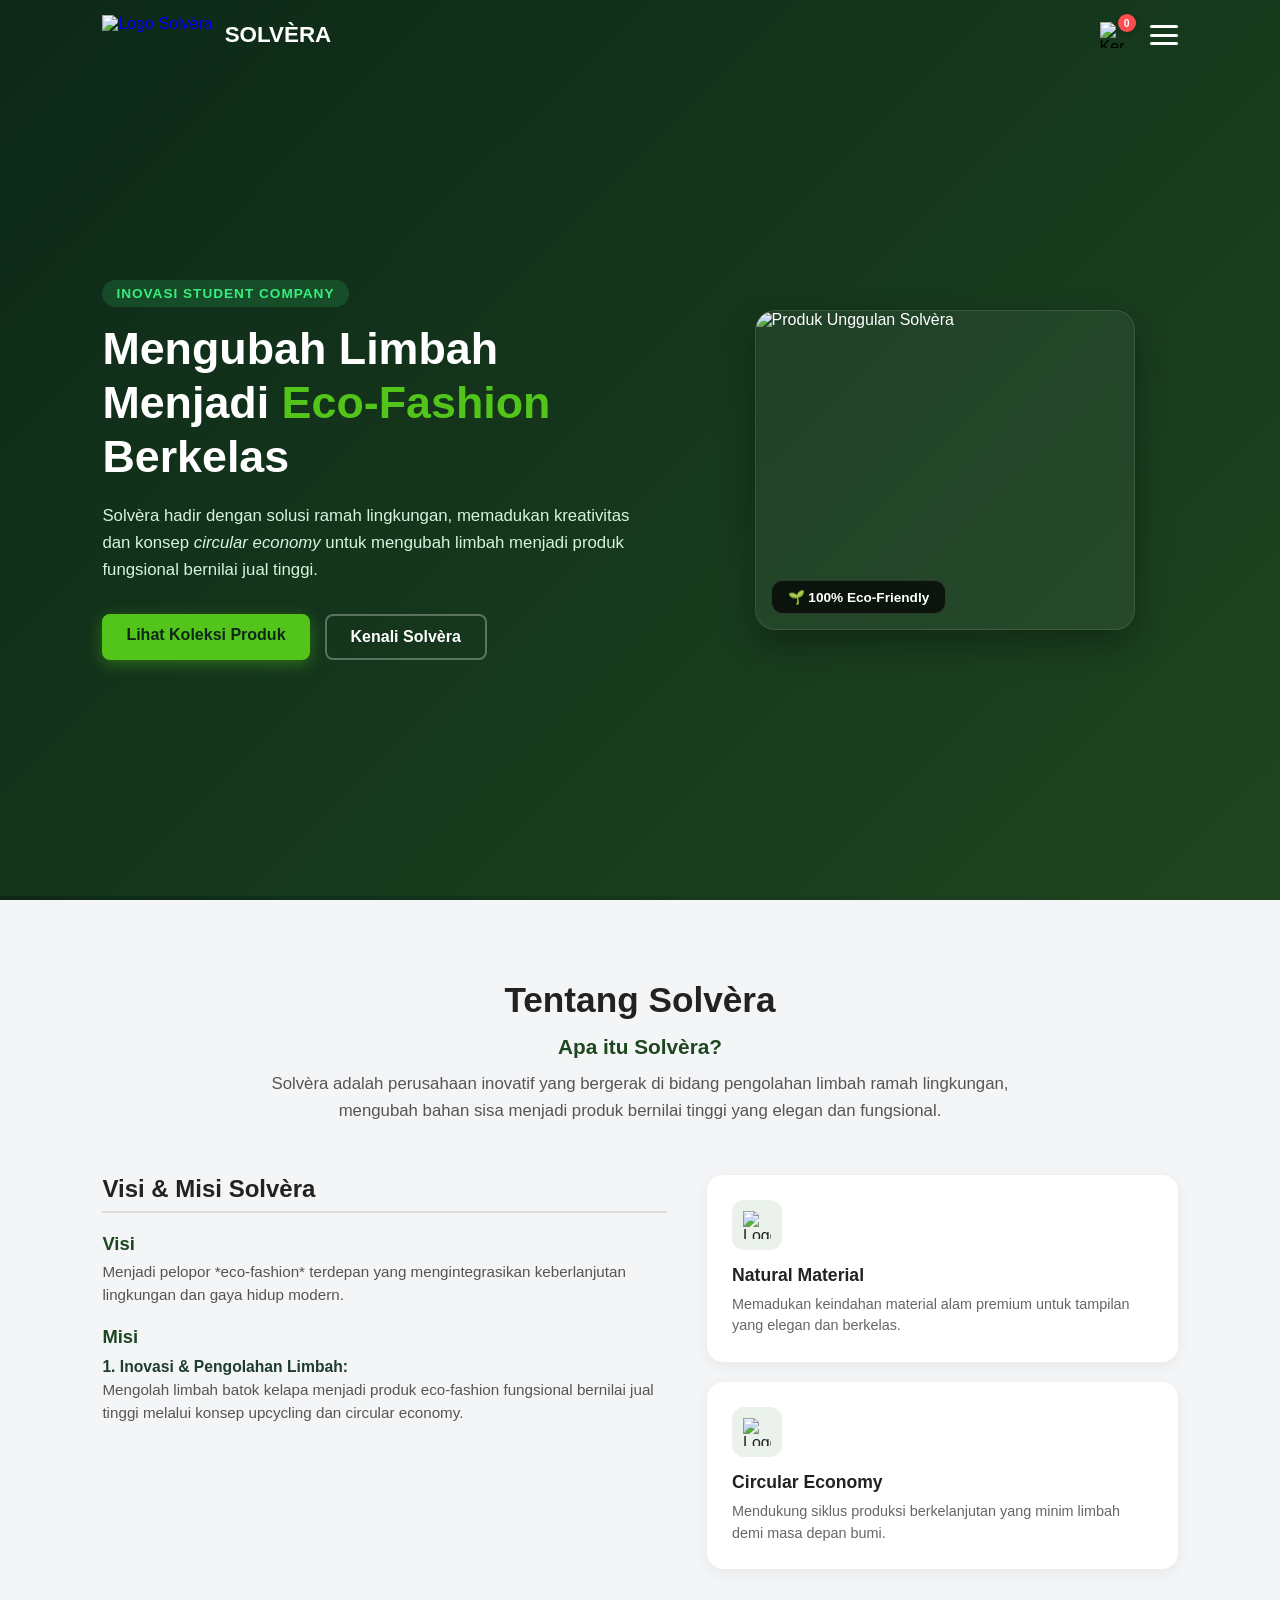
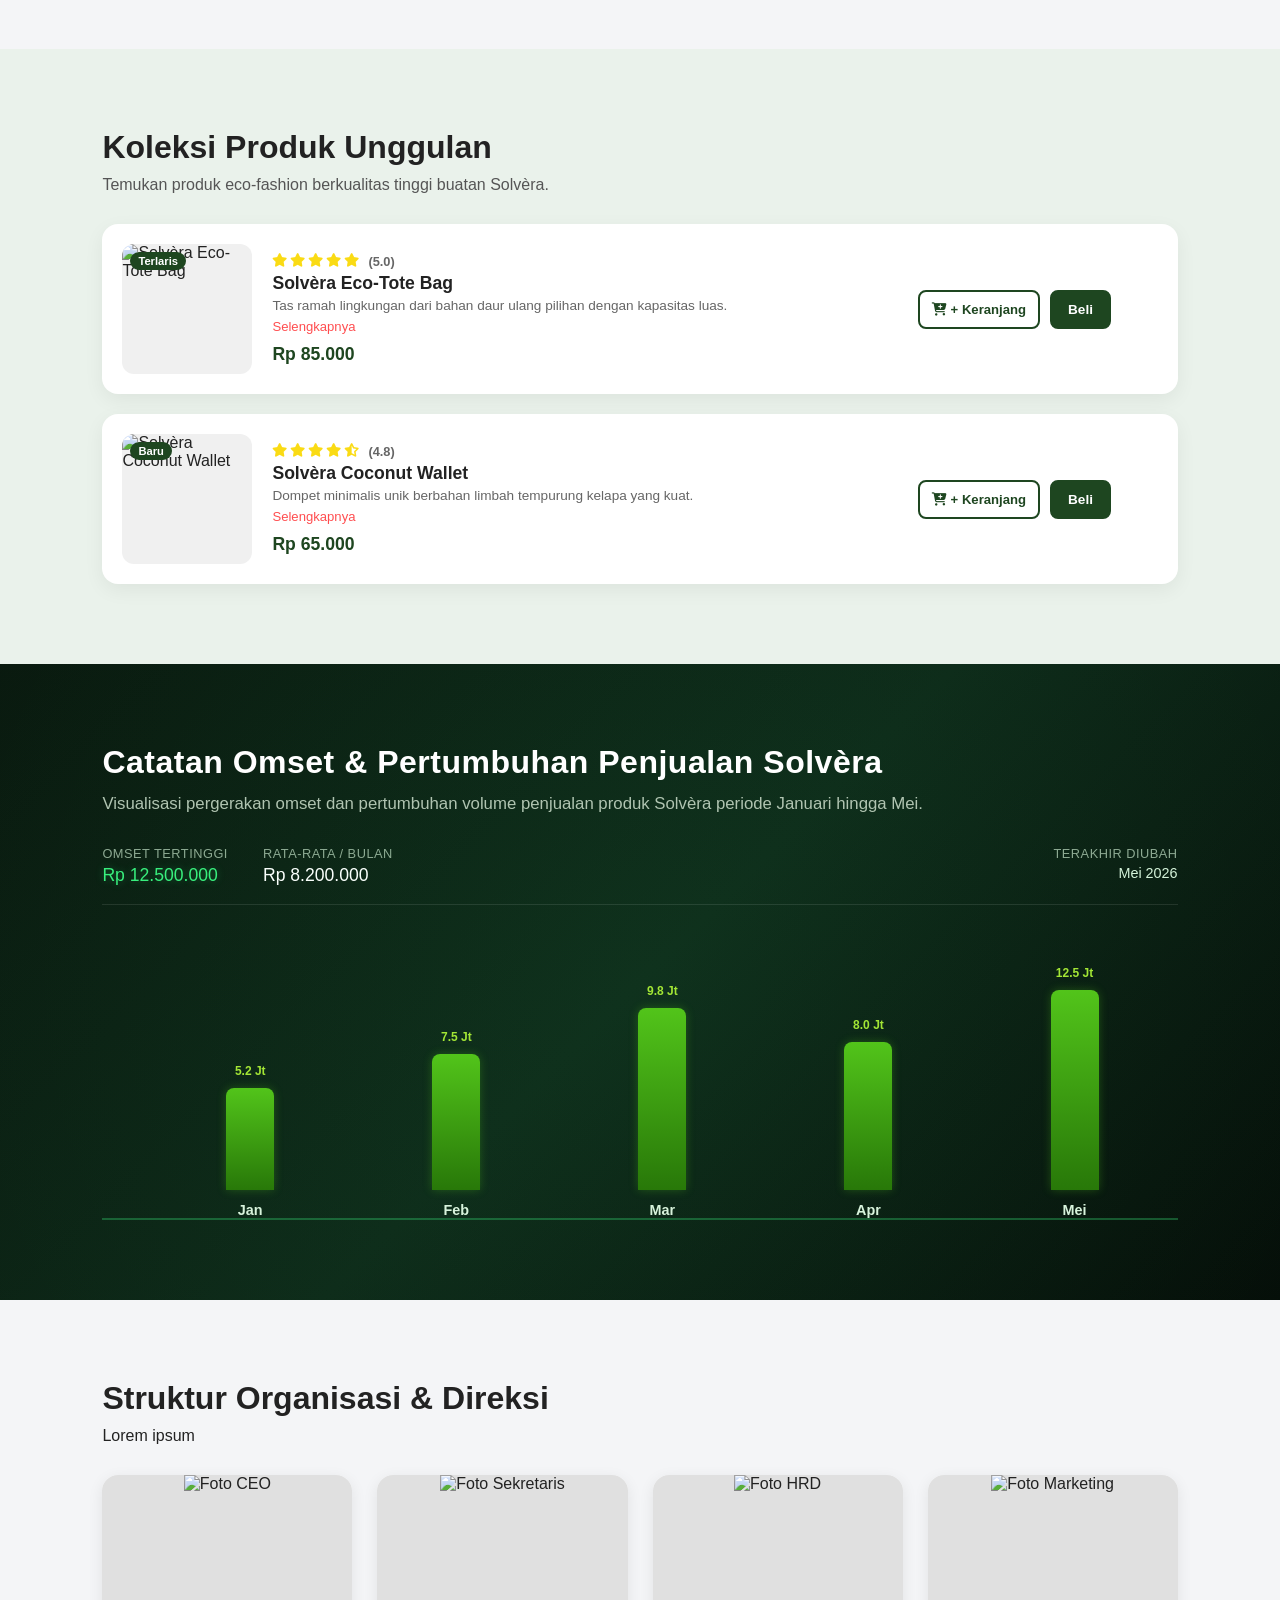
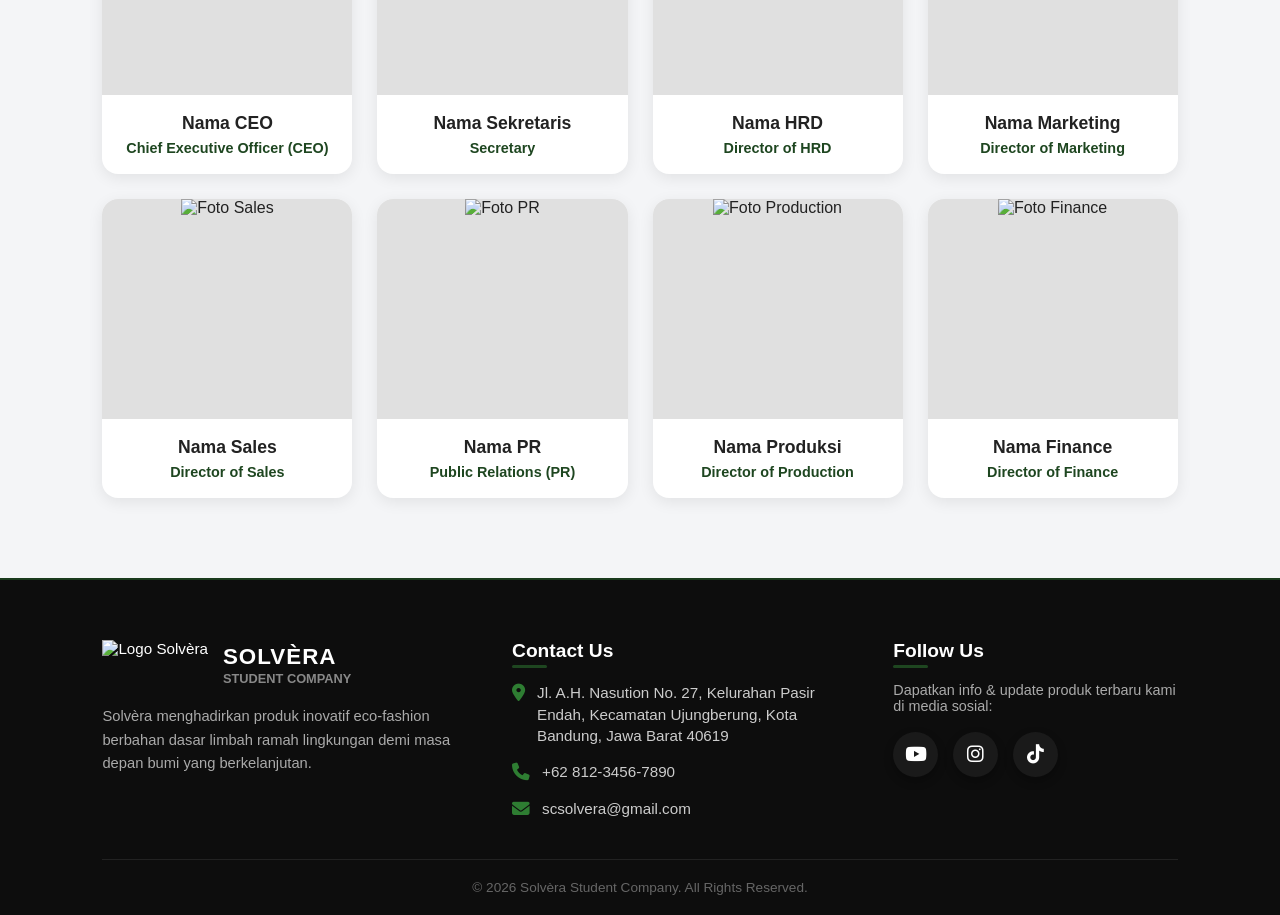
==== index.html @ bf275e41 "Add files via upload" ====
<!DOCTYPE html>
<html lang="id">
<head>
    <meta charset="UTF-8">
    <meta name="viewport" content="width=device-width, initial-scale=1.0">
    <title>Solvèra</title>
    <link rel="stylesheet" href="style.css">
    <link rel="stylesheet" href="https://cdnjs.cloudflare.com/ajax/libs/font-awesome/6.4.0/css/all.min.css">
</head>
<body>

   <!-- SECTION 1: HERO / BAGIAN AWAL (Compact & Professional) -->
<section id="home" class="hero-compact">
    <div class="hero-container">
        
        <!-- Sisi Kiri: Teks & Tagline Utama -->
        <div class="hero-text-content">
            <span class="hero-badge">Inovasi Student Company</span>
            <h1>Mengubah Limbah Menjadi <span class="highlight-text">Eco-Fashion</span> Berkelas</h1>
            <p class="hero-desc">
    Solvèra hadir dengan solusi ramah lingkungan, memadukan kreativitas dan konsep <i>circular economy</i> untuk mengubah limbah menjadi produk fungsional bernilai jual tinggi.
            </p>
            
            <!-- Tombol Aksi Cepat (CTA Buttons) -->
            <div class="hero-btn-group">
                <a href="#produk" class="btn-primary">Lihat Koleksi Produk</a>
                <a href="#latar-belakang" class="btn-secondary">Kenali Solvèra</a>
            </div>
        </div>

        <!-- Sisi Kanan: Kartu Preview / Visual Unggulan -->
        <div class="hero-visual-card">
            <div class="preview-card-box">
                <img src="image/produk1.jpg" alt="Produk Unggulan Solvèra" class="hero-preview-img">
                <div class="preview-badge-floating">
                    <span>🌱 100% Eco-Friendly</span>
                </div>
            </div>
        </div>

    </div>
</section>

   <!-- NAVIGATOR / NAVBAR -->
<header class="header" id="navbar">
    <a href="#home" class="brand-container">
    <img src="image/solvera.png" alt="Logo Solvèra" class="logo-img" id="logoImg">
    <span class="logo-text">SOLVÈRA</span>
   </a>

    <!-- CONTAINER KANAN (IKON KERANJANG & HAMBURGER) -->
    <div class="nav-right-controls">
        <!-- Perhatikan class diubah menjadi cart-icon-wrapper -->
        <div class="cart-icon-wrapper" id="cartBtn">
            <img src="image/cart-icon.png" alt="Keranjang" class="cart-icon-img">
            <span class="cart-badge" id="cartCount">0</span>
        </div>

        <!-- Tombol Garis Tiga (Hamburger) -->
        <button class="menu-toggle hambar" id="menuToggle" aria-label="Buka Menu">
            <span class="hambar-line"></span>
            <span class="hambar-line"></span>
            <span class="hambar-line"></span>
        </button>
    </div>


    <nav class="nav-menu" id="navMenu">
        <ul class="nav-links">
            <li><a href="#latar-belakang" class="nav-item">Tentang kami</a></li>
            <li><a href="#produk" class="nav-item">Produk</a></li>
            <li><a href="#grafik-penjualan" class="nav-item">Grafik Penjualan</a></li>
            <li><a href="#tim-direksi" class="nav-item">Tim & Direksi</a></li>
        </ul>
    </nav>

    <div class="overlay" id="overlay"></div>
</header>

   <!-- SECTION 2: TENTANG SOLVERA & VISI MISI -->
<section id="latar-belakang" class="section bg-grey">
    <div class="container">
        
        <!-- BAGIAN ATAS: Apa itu Solvèra (Align Center) -->
        <div class="about-header-center">
            <h2>Tentang Solvèra</h2>
            <h3 class="about-subtitle">Apa itu Solvèra?</h3>
            <p class="about-desc">
                Solvèra adalah perusahaan inovatif yang bergerak di bidang pengolahan limbah ramah lingkungan, mengubah bahan sisa menjadi produk bernilai tinggi yang elegan dan fungsional.
            </p>
        </div>

        <!-- BAGIAN BAWAH: Visi Misi (Kiri) & Kelebihan Perusahaan (Kanan/Kartu) -->
        <div class="solvera-content-grid">
            
            <!-- Sisi Kiri: Visi & Misi Berhierarki -->
            <div class="vision-mission-box">
                <h3 class="vm-main-title">Visi & Misi Solvèra</h3>
                
                <div class="vm-block">
                    <h4 class="vm-sub-title">Visi</h4>
                    <p class="vm-text">Menjadi pelopor *eco-fashion* terdepan yang mengintegrasikan keberlanjutan lingkungan dan gaya hidup modern.</p>
                </div>

                <div class="vm-block">
                    <h4 class="vm-sub-title">Misi</h4>
                    
                    <div class="mission-item">
                        <span class="mission-heading">1. Inovasi & Pengolahan Limbah:</span>
                        <p class="mission-desc">Mengolah limbah batok kelapa menjadi produk eco-fashion fungsional bernilai jual tinggi melalui konsep upcycling dan circular economy.</p>
                    </div>

                    <!-- Kamu bisa tambah poin misi lainnya di sini dengan struktur yang sama -->
                </div>
            </div>

            <!-- Sisi Kanan: Kartu Kelebihan Perusahaan (Unique Selling Point) -->
            <div class="features-cards-container">
                
                <!-- Kartu Kelebihan 1 -->
                <div class="feature-card">
                    <div class="feature-icon-box">
                        <!-- Masukkan foto/logo icon kamu nanti di folder image dengan nama icon1.png -->
                        <img src="image/icon1.png" alt="Logo Natural Material" class="feature-icon">
                    </div>
                    <h4 class="feature-card-title">Natural Material</h4>
                    <p class="feature-card-desc">Memadukan keindahan material alam premium untuk tampilan yang elegan dan berkelas.</p>
                </div>

                <!-- Kartu Kelebihan 2 (Bisa ditambah jika butuh) -->
                <div class="feature-card">
                    <div class="feature-icon-box">
                        <img src="image/icon2.png" alt="Logo Circular Economy" class="feature-icon">
                    </div>
                    <h4 class="feature-card-title">Circular Economy</h4>
                    <p class="feature-card-desc">Mendukung siklus produksi berkelanjutan yang minim limbah demi masa depan bumi.</p>
                </div>

            </div>

        </div>
    </div>
</section>

<!-- SECTION 3: PRODUK UTAMA -->
<section id="produk" class="section bg-light-green">
    <div class="container">
        <div class="section-title-group">
            <h2>Koleksi Produk Unggulan</h2>
            <p class="section-subtitle">Temukan produk eco-fashion berkualitas tinggi buatan Solvèra.</p>
        </div>

        <div class="product-horizontal-grid">
            
            <!-- Produk 1 -->
            <div class="product-card-horizontal" data-id="p1" data-name="Solvèra Eco-Tote Bag" data-price="85000" data-img="image/produk1.jpg">
                
                <!-- BAGIAN 1: Foto di Kiri -->
                <div class="product-card-left" onclick="window.location.href='product.html?id=p1'">
                    <img src="image/produk1.jpg" alt="Solvèra Eco-Tote Bag" class="product-horizontal-img">
                    <span class="product-badge-holo">Terlaris</span>
                </div>

                <!-- BAGIAN 2: Rating, Nama, Deskripsi, Harga, & Teks Selengkapnya -->
                <div class="product-card-middle">
                    <div class="product-rating" onclick="window.location.href='product.html?id=p1'">
                        <i class="fa-solid fa-star"></i>
                        <i class="fa-solid fa-star"></i>
                        <i class="fa-solid fa-star"></i>
                        <i class="fa-solid fa-star"></i>
                        <i class="fa-solid fa-star"></i>
                        <span class="rating-number">(5.0)</span>
                    </div>
                    <h3 class="product-title-horizontal" onclick="window.location.href='product.html?id=p1'">Solvèra Eco-Tote Bag</h3>
                    <p class="product-short-desc">Tas ramah lingkungan dari bahan daur ulang pilihan dengan kapasitas luas.</p>
                    
                    <!-- Tambahan Teks "Selengkapnya" Warna Merah & Tidak Bold -->
                    <a href="product.html?id=p1" class="product-read-more">Selengkapnya</a>

                    <p class="product-price-horizontal">Rp 85.000</p>
                </div>

                <!-- BAGIAN 3: Tombol Aksi Samping (Gaya Lama yang Harmonis) -->
                <div class="product-card-right">
                    <div class="product-card-actions-horizontal">
                        <button class="btn-cart-secondary btn-add-only">
                            <i class="fa-solid fa-cart-plus"></i> + Keranjang
                        </button>
                        <button class="btn-buy-primary btn-buy-now">
                            Beli
                        </button>
                    </div>
                </div>

            </div>

            <!-- Produk 2 -->
            <div class="product-card-horizontal" data-id="p2" data-name="Solvèra Coconut Wallet" data-price="65000" data-img="image/produk2.jpg">
                
                <!-- BAGIAN 1 -->
                <div class="product-card-left" onclick="window.location.href='product.html?id=p2'">
                    <img src="image/produk2.jpg" alt="Solvèra Coconut Wallet" class="product-horizontal-img">
                    <span class="product-badge-holo">Baru</span>
                </div>

                <!-- BAGIAN 2 -->
                <div class="product-card-middle">
                    <div class="product-rating" onclick="window.location.href='product.html?id=p2'">
                        <i class="fa-solid fa-star"></i>
                        <i class="fa-solid fa-star"></i>
                        <i class="fa-solid fa-star"></i>
                        <i class="fa-solid fa-star"></i>
                        <i class="fa-solid fa-star-half-stroke"></i>
                        <span class="rating-number">(4.8)</span>
                    </div>
                    <h3 class="product-title-horizontal" onclick="window.location.href='product.html?id=p2'">Solvèra Coconut Wallet</h3>
                    <p class="product-short-desc">Dompet minimalis unik berbahan limbah tempurung kelapa yang kuat.</p>
                    
                    <!-- Tambahan Teks "Selengkapnya" -->
                    <a href="product.html?id=p2" class="product-read-more">Selengkapnya</a>

                    <p class="product-price-horizontal">Rp 65.000</p>
                </div>

                <!-- BAGIAN 3 -->
                <div class="product-card-right">
                    <div class="product-card-actions-horizontal">
                        <button class="btn-cart-secondary btn-add-only">
                            <i class="fa-solid fa-cart-plus"></i> + Keranjang
                        </button>
                        <button class="btn-buy-primary btn-buy-now">
                            Beli
                        </button>
                    </div>
                </div>

            </div>

        </div>
    </div>
</section>

<!-- POP-UP KERANJANG BELANJA (DENGAN PILIHAN TIPE / VARIAN) -->
<div class="cart-modal-overlay" id="cartModal">
    <div class="cart-modal">
        <div class="cart-modal-header">
            <h3>Keranjang Belanja Anda</h3>
            <button class="close-cart-btn" id="closeCart">&times;</button>
        </div>
        
        <!-- Container Item Keranjang -->
        <div class="cart-items-list" id="cartItems">
            <p class="cart-empty-text">Keranjang masih kosong.</p>
        </div>

        <!-- Footer Total & Checkout -->
        <div class="cart-modal-footer">
            <div class="cart-total-row">
                <span>Total Perkiraan:</span>
                <strong id="cartTotalPrice">Rp 0</strong>
            </div>
            <button class="btn-checkout" id="checkoutBtn">Lanjut ke Checkout</button>
        </div>
    </div>
</div>


<!-- SECTION 4: GRAFIK PENJUALAN INTERAKTIF (Hologram Theme) -->
<section id="grafik-penjualan" class="section bg-hologram-dark">
    <div class="container">
        
        <!-- Judul & Subtitle Profesional (Kontras Tinggi & Hierarki) -->
        <div class="chart-title-group">
            <h2 class="chart-main-title">Catatan Omset & Pertumbuhan Penjualan Solvèra</h2>
            <p class="chart-subtitle">Visualisasi pergerakan omset dan pertumbuhan volume penjualan produk Solvèra periode Januari hingga Mei.</p>
        </div>

        <div class="chart-header-holo">
    <!-- Sisi Kiri: Omset Tertinggi & Rata-Rata -->
    <div class="chart-stats-left">
        <div class="stat-item">
            <span class="stat-label">Omset Tertinggi</span>
            <span class="stat-value-holo highlight-neon" id="statMax">Rp 12.500.000</span>
        </div>
        <div class="stat-item">
            <span class="stat-label">Rata-Rata / Bulan</span>
            <span class="stat-value-holo" id="statAvg">Rp 8.200.000</span>
        </div>
    </div>

    <!-- Sisi Kanan Atas: Terakhir Diubah -->
    <div class="chart-update-right">
        <span class="stat-label">Terakhir Diubah</span>
        <span class="stat-value-update">Mei 2026</span>
    </div>
</div>

            <!-- Area Batang Grafik -->
            <div class="chart-wrapper">
                <div class="chart-bars-container-holo">
                    
                    <!-- Garis Grid Hologram Tipis -->
                    <div class="chart-grid-lines">
                        <div class="grid-line-holo"></div>
                        <div class="grid-line-holo"></div>
                        <div class="grid-line-holo"></div>
                    </div>

                    <!-- Bagian di dalam .chart-bars-container-holo -->
                    <div class="chart-bar-group">
                        <div class="bar-holo" style="--height: 45%;" data-month="Januari" data-value="Rp 5.200.000">
                            <!-- Angka langsung tampil di atas batang -->
                            <span class="bar-top-value">5.2 Jt</span>
                            <div class="chart-tooltip">Januari: Rp 5.200.000</div>
                        </div>
                        <span class="bar-label-holo">Jan</span>
                    </div>
                    
                    <div class="chart-bar-group">
                        <div class="bar-holo" style="--height: 60%;" data-month="Februari" data-value="Rp 7.500.000">
                            <span class="bar-top-value">7.5 Jt</span>
                            <div class="chart-tooltip">Februari: Rp 7.500.000</div>
                        </div>
                        <span class="bar-label-holo">Feb</span>
                    </div>
                    
                    <div class="chart-bar-group">
                        <div class="bar-holo" style="--height: 80%;" data-month="Maret" data-value="Rp 9.800.000">
                            <span class="bar-top-value">9.8 Jt</span>
                            <div class="chart-tooltip">Maret: Rp 9.800.000</div>
                        </div>
                        <span class="bar-label-holo">Mar</span>
                    </div>
                    
                    <div class="chart-bar-group">
                        <div class="bar-holo" style="--height: 65%;" data-month="April" data-value="Rp 8.000.000">
                            <span class="bar-top-value">8.0 Jt</span>
                            <div class="chart-tooltip">April: Rp 8.000.000</div>
                        </div>
                        <span class="bar-label-holo">Apr</span>
                    </div>
                    
                    <div class="chart-bar-group">
                        <div class="bar-holo" style="--height: 100%;" data-month="Mei" data-value="Rp 12.500.000">
                            <span class="bar-top-value">12.5 Jt</span>
                            <div class="chart-tooltip">Mei: Rp 12.500.000</div>
                        </div>
                        <span class="bar-label-holo">Mei</span>
                    </div>
                    
                                    </div>
                                </div>
                            </div>
                    
                        </div>
                    </section>

<!-- SECTION 5: TIM / DIREKSI (Warna Abu-Abu) -->
    <section id="tim-direksi" class="section bg-grey">
        <div class="container">
            <h2>Struktur Organisasi & Direksi</h2>
            <p>Lorem ipsum</p>

            <!-- Grid Kartu Tim -->
            <div class="team-grid">

                <!-- 1. CEO -->
                <div class="team-card">
                    <div class="team-img-box">
                        <img src="ceo.jpg" alt="Foto CEO" class="team-img">
                    </div>
                    <div class="team-info">
                        <h3 class="team-name">Nama CEO</h3>
                        <p class="team-position">Chief Executive Officer (CEO)</p>
                    </div>
                </div>

                <!-- 2. Sekretaris -->
                <div class="team-card">
                    <div class="team-img-box">
                        <img src="sekretaris.jpg" alt="Foto Sekretaris" class="team-img">
                    </div>
                    <div class="team-info">
                        <h3 class="team-name">Nama Sekretaris</h3>
                        <p class="team-position">Secretary</p>
                    </div>
                </div>

                <!-- 3. HRD -->
                <div class="team-card">
                    <div class="team-img-box">
                        <img src="hrd.jpg" alt="Foto HRD" class="team-img">
                    </div>
                    <div class="team-info">
                        <h3 class="team-name">Nama HRD</h3>
                        <p class="team-position">Director of HRD</p>
                    </div>
                </div>

                <!-- 4. Marketing -->
                <div class="team-card">
                    <div class="team-img-box">
                        <img src="marketing.jpg" alt="Foto Marketing" class="team-img">
                    </div>
                    <div class="team-info">
                        <h3 class="team-name">Nama Marketing</h3>
                        <p class="team-position">Director of Marketing</p>
                    </div>
                </div>

                <!-- 5. Sales -->
                <div class="team-card">
                    <div class="team-img-box">
                        <img src="sales.jpg" alt="Foto Sales" class="team-img">
                    </div>
                    <div class="team-info">
                        <h3 class="team-name">Nama Sales</h3>
                        <p class="team-position">Director of Sales</p>
                    </div>
                </div>

                <!-- 6. PR -->
                <div class="team-card">
                    <div class="team-img-box">
                        <img src="pr.jpg" alt="Foto PR" class="team-img">
                    </div>
                    <div class="team-info">
                        <h3 class="team-name">Nama PR</h3>
                        <p class="team-position">Public Relations (PR)</p>
                    </div>
                </div>

                <!-- 7. Production -->
                <div class="team-card">
                    <div class="team-img-box">
                        <img src="production.jpg" alt="Foto Production" class="team-img">
                    </div>
                    <div class="team-info">
                        <h3 class="team-name">Nama Produksi</h3>
                        <p class="team-position">Director of Production</p>
                    </div>
                </div>

                <!-- 8. Finance -->
                <div class="team-card">
                    <div class="team-img-box">
                        <img src="finance.jpg" alt="Foto Finance" class="team-img">
                    </div>
                    <div class="team-info">
                        <h3 class="team-name">Nama Finance</h3>
                        <p class="team-position">Director of Finance</p>
                    </div>
                </div>

            </div> <!-- /team-grid -->
        </div>
    </section>

    <!-- FOOTER UTAMA (4 BAGIAN) -->
<footer class="footer">
    <div class="footer-container">
        
        <!-- BAGIAN 1: LOGO, NAMA BRAND (HIERARKI) & DESKRIPSI SINGKAT -->
        <div class="footer-col footer-about">
            <div class="footer-brand">
                <img src="image/solvera.png" alt="Logo Solvèra" class="footer-logo">
                <div class="footer-brand-text">
                    <h3>SOLVÈRA</h3>
                    <span>Student Company</span>
                </div>
            </div>
            <p class="footer-desc">
                Solvèra menghadirkan produk inovatif eco-fashion berbahan dasar limbah ramah lingkungan demi masa depan bumi yang berkelanjutan.
            </p>
        </div>

        <!-- BAGIAN 2: CONTACT US (ALAMAT, TELEPON, EMAIL) -->
        <div class="footer-col footer-contact">
            <h4>Contact Us</h4>
            <ul class="contact-list">
                <li>
                    <i class="fa-solid fa-location-dot contact-icon"></i>
                    <span>Jl. A.H. Nasution No. 27, Kelurahan Pasir Endah, Kecamatan Ujungberung, Kota Bandung, Jawa Barat 40619</span>
                </li>
                <li>
                    <i class="fa-solid fa-phone contact-icon"></i>
                    <span>+62 812-3456-7890</span>
                </li>
                <li>
                    <i class="fa-solid fa-envelope contact-icon"></i>
                    <span>scsolvera@gmail.com</span>
                </li>
            </ul>
        </div>

        <!-- BAGIAN 3: FOLLOW US (SOSIAL MEDIA BULET DENGAN EFEK BERCAHAYA) -->
        <div class="footer-col footer-social">
            <h4>Follow Us</h4>
            <p class="social-text">Dapatkan info & update produk terbaru kami di media sosial:</p>
            <div class="social-links">
                <a href="#" target="_blank" aria-label="YouTube" class="social-btn youtube">
                    <i class="fa-brands fa-youtube"></i>
                </a>
                <a href="#" target="_blank" aria-label="Instagram" class="social-btn instagram">
                    <i class="fa-brands fa-instagram"></i>
                </a>
                <a href="#" target="_blank" aria-label="TikTok" class="social-btn tiktok">
                    <i class="fa-brands fa-tiktok"></i>
                </a>
            </div>
        </div>

    </div>

    <!-- HAK CIPTA BAWAH -->
    <div class="footer-bottom">
        <p>&copy; 2026 Solvèra Student Company. All Rights Reserved.</p>
    </div>
</footer>


    <script src="script.js"></script>
</body>
</html>
---- style.css ----
/* ==========================================
   1. RESET & DASAR WEB
   ========================================== */
* {
    margin: 0;
    padding: 0;
    box-sizing: border-box;
    font-family: 'Segoe UI', Tahoma, Geneva, Verdana, sans-serif;
}

html {
    scroll-behavior: smooth;
}

/* Variabel Warna Tema Solvèra */
:root {
    --bg-header: #1e4620;        /* Hijau Tua Utama */
    --bg-panel: #143216;         /* Hijau Sidebar */
    --accent-hover: #2d6a30;     /* Hijau Hover */
    --text-white: #ffffff;
    
    /* Warna Daerah Section */
    --bg-dark-green: #18381a;    /* Hijau Sangat Gelap (Visi Misi) */
    --bg-light-green: #eaf2eb;   /* Hijau Muda Tipis (Produk) */
    --bg-grey: #f4f5f7;          /* Abu-abu Terang (Latar Belakang & Grafik) */
    --bg-footer: #111111;        /* Hitam Pekat (Footer) */
    --text-dark: #222222;
}

/* ==========================================
   2. COMPACT HERO SECTION
   ========================================== */
.hero-compact {
    background: linear-gradient(135deg, #0d2818 0%, #1e4620 100%);
    color: #ffffff;
    min-height: 100vh;
    display: flex;
    align-items: center;
    padding: 80px 8% 40px 8%;
    box-sizing: border-box;
    position: relative;
}

.hero-compact::after {
    content: '';
    position: absolute;
    bottom: 0;
    left: 0;
    width: 100%;
    height: 4px;
    background: linear-gradient(90deg, #0d2818 0%, #1e4620);
}

.hero-container {
    max-width: 1100px;
    margin: 0 auto;
    display: grid;
    grid-template-columns: 1.2fr 1fr;
    gap: 50px;
    align-items: center;
}

@media (max-width: 900px) {
    .hero-container {
        grid-template-columns: 1fr;
        text-align: center;
        gap: 30px;
    }
}

.hero-badge {
    display: inline-block;
    background-color: rgba(56, 239, 125, 0.15);
    color: #38ef7d;
    padding: 6px 14px;
    border-radius: 20px;
    font-size: 0.85rem;
    font-weight: 700;
    margin-bottom: 15px;
    text-transform: uppercase;
    letter-spacing: 1px;
}

.hero-compact h1 {
    font-size: 2.8rem;
    font-weight: 800;
    line-height: 1.2;
    margin-bottom: 20px;
    color: #ffffff;
}

@media (max-width: 600px) {
    .hero-compact h1 {
        font-size: 2.2rem;
    }
}

.highlight-text {
    color: #52c41a;
}

.hero-desc {
    font-size: 1.05rem;
    color: #d8f3dc;
    line-height: 1.6;
    margin-bottom: 30px;
}

.hero-btn-group {
    display: flex;
    gap: 15px;
}

@media (max-width: 900px) {
    .hero-btn-group {
        justify-content: center;
    }
}

.btn-primary {
    background-color: #52c41a;
    color: #0d2818;
    padding: 12px 24px;
    border-radius: 8px;
    font-weight: 700;
    text-decoration: none;
    transition: all 0.3s ease;
    box-shadow: 0 4px 15px rgba(82, 196, 26, 0.4);
}

.btn-primary:hover {
    background-color: #73d13d;
    transform: translateY(-2px);
}

.btn-secondary {
    background-color: transparent;
    color: #ffffff;
    border: 2px solid rgba(255, 255, 255, 0.3);
    padding: 12px 24px;
    border-radius: 8px;
    font-weight: 700;
    text-decoration: none;
    transition: all 0.3s ease;
}

.btn-secondary:hover {
    border-color: #ffffff;
    background-color: rgba(255, 255, 255, 0.05);
}

.hero-visual-card {
    display: flex;
    justify-content: center;
}

.preview-card-box {
    position: relative;
    width: 100%;
    max-width: 380px;
    height: 320px;
    background: rgba(255, 255, 255, 0.05);
    border: 1px solid rgba(255, 255, 255, 0.1);
    border-radius: 20px;
    overflow: hidden;
    box-shadow: 0 15px 35px rgba(0, 0, 0, 0.3);
}

.hero-preview-img {
    width: 100%;
    height: 100%;
    object-fit: cover;
    transition: transform 0.5s ease;
}

.preview-card-box:hover .hero-preview-img {
    transform: scale(1.05);
}

.preview-badge-floating {
    position: absolute;
    bottom: 15px;
    left: 15px;
    background: rgba(0, 0, 0, 0.7);
    backdrop-filter: blur(8px);
    color: #ffffff;
    padding: 8px 16px;
    border-radius: 12px;
    font-size: 0.85rem;
    font-weight: 600;
    border: 1px solid rgba(255, 255, 255, 0.15);
}

/* ==========================================
   3. HEADER TRANSPARAN & DYNAMIC COLOR
   ========================================== */
.header {
    display: flex;
    justify-content: space-between;
    align-items: center;
    padding: 15px 8%;
    min-height: 70px;
    position: fixed;
    top: 0;
    left: 0;
    width: 100%;
    z-index: 1000;
    background-color: transparent;
    box-shadow: none;
    transition: background-color 0.4s ease, box-shadow 0.4s ease, padding 0.4s ease;
}

.brand-container {
    display: flex;
    align-items: center;
    gap: 12px;
    text-decoration: none;
}

.logo-img {
    height: 40px;
    width: auto;
    object-fit: contain;
    display: block;
    transition: transform 0.3s ease;
}

.logo-text {
    font-size: 1.4rem;
    font-weight: 800;
    color: var(--text-white);
    line-height: 1;
    display: flex;
    align-items: center;
    transition: color 0.4s ease;
}

/* Saat di-scroll ke section terang (Blur + Teks Hijau Tua) */
.header.scrolled {
    background-color: rgba(255, 255, 255, 0.75) !important;
    backdrop-filter: blur(12px) !important;
    -webkit-backdrop-filter: blur(12px) !important;
    box-shadow: 0 4px 20px rgba(0, 0, 0, 0.08);
    padding: 10px 8%;
}

.header.scrolled .logo-text {
    color: var(--bg-header) !important;
}

.header.scrolled .cart-icon-img {
    filter: invert(19%) sepia(35%) saturate(750%) hue-rotate(85deg) brightness(95%) contrast(90%);
}

.header.scrolled .menu-toggle .hambar,
.header.scrolled .menu-toggle .hambar-line {
    background-color: var(--bg-header) !important;
}

/* Saat di section gelap (Hero & Grafik) */
.header.scrolled.dark-section {
    background-color: rgba(13, 40, 24, 0.6) !important;
}

.header.scrolled.dark-section .cart-icon-img{
    filter: none !important;
}

.header.scrolled.dark-section .logo-text {
    color: #ffffff !important;
}

.header.scrolled.dark-section .menu-toggle .hambar,
.header.scrolled.dark-section .menu-toggle .hambar-line {
    background-color: #ffffff !important;
}

/* Nav Right Controls (Keranjang & Hamburger) */
.nav-right-controls {
    display: flex;
    align-items: center;
    gap: 20px;
}

/* Buat tombol keranjang menjadi container flex */
.cart-icon-btn {
    position: static !important; /* Tidak perlu pakai relative */
    display: inline-flex !important;
    align-items: center;
    justify-content: center;
    background: transparent;
    border: none;
    cursor: pointer !important;
    padding: 6px;
}

.cart-icon-btn * {
    cursor: pointer !important;
}

/* Wadah ikon keranjang sebagai titik acuan mutlak */
.cart-icon-wrapper {
    position: relative !important; 
    display: flex !important;
    align-items: center;
    justify-content: center;
    cursor: pointer !important;
    padding: 4px;
}

.cart-icon-wrapper * {
    cursor: pointer !important;
}

/* Badge angka merah ditarik posisinya dengan margin negatif atau absolute sederhana */
.cart-badge {
    position: absolute !important;
    top: -4px !important;
    right: -6px !important;
    background-color: #ff4d4f;
    color: #ffffff;
    font-size: 0.65rem;
    font-weight: 700;
    width: 18px !important;
    height: 18px !important;
    border-radius: 50% !important;
    display: flex !important;
    align-items: center;
    justify-content: center;
    box-shadow: 0 2px 5px rgba(0,0,0,0.2);
    z-index: 10;
}

.cart-icon-img {
    width: 26px;
    height: 26px;
    object-fit: contain;
}

.menu-toggle {
    background: transparent;
    border: none;
    cursor: pointer;
    display: flex;
    flex-direction: column;
    justify-content: space-between;
    width: 28px;
    height: 20px;
    z-index: 1100;
}

.menu-toggle .hambar,
.menu-toggle .hambar-line {
    height: 3px;
    width: 100%;
    background-color: var(--text-white);
    border-radius: 3px;
    transition: all 0.3s ease;
}

.menu-toggle.active .hambar:nth-child(1),
.menu-toggle.active .hambar-line:nth-child(1) {
    transform: translateY(8.5px) rotate(45deg);
}

.menu-toggle.active .hambar:nth-child(2),
.menu-toggle.active .hambar-line:nth-child(2) {
    opacity: 0;
}

.menu-toggle.active .hambar:nth-child(3),
.menu-toggle.active .hambar-line:nth-child(3) {
    transform: translateY(-8.5px) rotate(-45deg);
}

.nav-menu {
    position: fixed;
    top: 0;
    right: -280px;
    width: 250px;
    height: 100vh;
    background-color: var(--bg-panel);
    padding-top: 80px;
    transition: right 0.4s ease;
    box-shadow: -4px 0 12px rgba(0, 0, 0, 0.25);
    z-index: 1050;
}

.nav-menu.active {
    right: 0;
}

.nav-links {
    list-style: none;
    display: flex;
    flex-direction: column;
}

.nav-links li a {
    display: block;
    padding: 16px 25px;
    color: var(--text-white);
    text-decoration: none;
    font-size: 1rem;
    font-weight: 600;
    transition: background 0.3s ease;
    border-left: 4px solid transparent;
}

.nav-links li a:hover {
    background-color: var(--accent-hover);
    border-left-color: var(--text-white);
}

.overlay {
    position: fixed;
    top: 0;
    left: 0;
    width: 100vw;
    height: 100vh;
    background: rgba(0, 0, 0, 0.4);
    opacity: 0;
    visibility: hidden;
    transition: opacity 0.3s ease;
    z-index: 1000;
}

.overlay.active {
    opacity: 1;
    visibility: visible;
}

/* ==========================================
   4. LAYOUT SECTIONS UTAMA
   ========================================== */
.section {
    padding: 80px 8%;
    min-height: 50vh;
    display: flex;
    align-items: center;
}

.container {
    width: 100%;
    max-width: 1100px;
    margin: 0 auto;
}

.section h2 {
    font-size: 2rem;
    margin-bottom: 10px;
}

.section-subtitle {
    margin-bottom: 30px;
    color: #555555;
}

.bg-grey {
    background-color: var(--bg-grey);
    color: var(--text-dark);
}

.bg-dark-green {
    background-color: var(--bg-dark-green);
    color: var(--text-white);
}

.bg-light-green {
    background-color: var(--bg-light-green);
    color: var(--text-dark);
}

/* ==========================================
   5. SECTION TENTANG SOLVERA & VISI MISI
   ========================================== */
.about-header-center {
    text-align: center;
    max-width: 800px;
    margin: 0 auto 50px auto;
}

.about-header-center h2 {
    font-size: 2.2rem;
    color: var(--text-dark);
    margin-bottom: 15px;
}

.about-subtitle {
    font-size: 1.3rem;
    font-weight: 700;
    color: var(--bg-header);
    margin-bottom: 12px;
}

.about-desc {
    font-size: 1.05rem;
    color: #555555;
    line-height: 1.6;
}

.solvera-content-grid {
    display: grid;
    grid-template-columns: 1.2fr 1fr;
    gap: 40px;
    align-items: start;
}

@media (max-width: 900px) {
    .solvera-content-grid {
        grid-template-columns: 1fr;
    }
}

.vision-mission-box {
    display: flex;
    flex-direction: column;
    gap: 20px;
}

.vm-main-title {
    font-size: 1.5rem;
    font-weight: 800;
    color: var(--text-dark);
    border-bottom: 2px solid #ddd;
    padding-bottom: 8px;
}

.vm-sub-title {
    font-size: 1.15rem;
    font-weight: 700;
    color: var(--bg-header);
    margin-bottom: 6px;
}

.vm-text, .mission-desc {
    font-size: 0.95rem;
    color: #555;
    line-height: 1.5;
}

.mission-item {
    margin-top: 10px;
}

.mission-heading {
    display: block;
    font-size: 0.98rem;
    font-weight: 700;
    color: #1e3d2f;
    margin-bottom: 3px;
}

.features-cards-container {
    display: flex;
    flex-direction: column;
    gap: 20px;
}

.feature-card {
    background: #ffffff;
    padding: 25px;
    border-radius: 16px;
    box-shadow: 0 4px 15px rgba(0,0,0,0.06);
    display: flex;
    flex-direction: column;
    align-items: flex-start;
    transition: transform 0.3s ease;
}

.feature-card:hover {
    transform: translateY(-5px);
}

.feature-icon-box {
    width: 50px;
    height: 50px;
    background-color: var(--bg-light-green);
    border-radius: 12px;
    display: flex;
    align-items: center;
    justify-content: center;
    margin-bottom: 15px;
    overflow: hidden;
}

.feature-icon {
    width: 28px;
    height: 28px;
    object-fit: contain;
}

.feature-card-title {
    font-size: 1.1rem;
    font-weight: 700;
    color: var(--text-dark);
    margin-bottom: 8px;
}

.feature-card-desc {
    font-size: 0.9rem;
    color: #666;
    line-height: 1.5;
}

/* ==========================================
   6. REVAMP KARTU PRODUK HORIZONTAL (3 BAGIAN)
   ========================================== */
.product-horizontal-grid {
    display: flex;
    flex-direction: column;
    gap: 20px;
    margin-top: 30px;
}

.product-card-horizontal {
    background-color: #ffffff;
    border-radius: 16px;
    padding: 20px;
    display: grid;
    grid-template-columns: 130px 1fr 240px;
    gap: 20px;
    align-items: center;
    box-shadow: 0 6px 20px rgba(0, 0, 0, 0.06);
    transition: transform 0.3s ease, box-shadow 0.3s ease;
}

.product-card-horizontal:hover {
    transform: translateY(-4px);
    box-shadow: 0 10px 25px rgba(0, 0, 0, 0.1);
}

/* Bagian 1: Foto di Kiri */
.product-card-left {
    position: relative;
    width: 130px;
    height: 130px;
    border-radius: 12px;
    overflow: hidden;
    background-color: #f0f0f0;
    cursor: pointer;
}

.product-horizontal-img {
    width: 100%;
    height: 100%;
    object-fit: cover;
    transition: transform 0.4s ease;
}

.product-card-horizontal:hover .product-horizontal-img {
    transform: scale(1.05);
}

.product-badge-holo {
    position: absolute;
    top: 8px;
    left: 8px;
    background-color: var(--bg-header);
    color: #ffffff;
    font-size: 0.7rem;
    font-weight: 700;
    padding: 3px 8px;
    border-radius: 10px;
}

/* Bagian 2: Rating, Nama, Deskripsi, Teks Merah, & Harga */
.product-card-middle {
    display: flex;
    flex-direction: column;
    gap: 4px;
}

.product-rating {
    display: flex;
    align-items: center;
    gap: 3px;
    color: #fadb14;
    font-size: 0.85rem;
    cursor: pointer;
    width: fit-content;
}

.rating-number {
    color: #666;
    font-size: 0.8rem;
    font-weight: 600;
    margin-left: 6px;
}

.product-title-horizontal {
    font-size: 1.1rem;
    font-weight: 800;
    color: var(--text-dark);
    cursor: pointer;
    width: fit-content;
}

.product-title-horizontal:hover {
    color: var(--bg-header);
}

.product-short-desc {
    font-size: 0.85rem;
    color: #666666;
    margin-bottom: 2px;
}

/* Teks Selengkapnya (Merah & Tidak Bold) */
.product-read-more {
    font-size: 0.82rem;
    font-weight: 400;
    color: #ff4d4f;
    text-decoration: none;
    margin-bottom: 6px;
    width: fit-content;
    transition: opacity 0.2s;
}

.product-read-more:hover {
    opacity: 0.8;
    text-decoration: underline;
}

.product-price-horizontal {
    font-size: 1.1rem;
    font-weight: 800;
    color: var(--bg-header);
}

/* Bagian 3: Tombol Aksi Samping */
.product-card-right {
    display: flex;
    flex-direction: column;
    justify-content: center;
}

.product-card-actions-horizontal {
    display: flex;
    gap: 10px;
}

.btn-cart-secondary {
    background-color: transparent;
    color: var(--bg-header);
    border: 2px solid var(--bg-header);
    padding: 10px 12px;
    border-radius: 8px;
    font-weight: 700;
    font-size: 0.82rem;
    cursor: pointer;
    transition: all 0.3s ease;
    display: flex;
    align-items: center;
    justify-content: center;
    gap: 4px;
    white-space: nowrap;
}

.btn-cart-secondary:hover {
    background-color: rgba(30, 70, 32, 0.08);
}

.btn-buy-primary {
    background-color: var(--bg-header);
    color: #ffffff;
    border: 2px solid var(--bg-header);
    padding: 10px 16px;
    border-radius: 8px;
    font-weight: 700;
    font-size: 0.85rem;
    cursor: pointer;
    transition: all 0.3s ease;
    white-space: nowrap;
}

.btn-buy-primary:hover {
    background-color: var(--accent-hover);
    border-color: var(--accent-hover);
    box-shadow: 0 4px 12px rgba(30, 70, 32, 0.25);
}

/* ==========================================
   7. POP-UP MODAL KERANJANG BELANJA & TIPE VARIAN
   ========================================== */
.cart-modal-overlay {
    position: fixed;
    top: 0;
    left: 0;
    width: 100vw;
    height: 100vh;
    background: rgba(0, 0, 0, 0.6);
    display: flex;
    justify-content: center;
    align-items: center;
    opacity: 0;
    visibility: hidden;
    transition: opacity 0.3s ease, visibility 0.3s ease;
    z-index: 2000;
}

.cart-modal-overlay.active {
    opacity: 1;
    visibility: visible;
}

.cart-modal {
    background: #ffffff;
    width: 90%;
    max-width: 420px;
    border-radius: 16px;
    overflow: hidden;
    box-shadow: 0 10px 30px rgba(0,0,0,0.25);
    display: flex;
    flex-direction: column;
    max-height: 80vh;
    transform: translateY(20px);
    transition: transform 0.3s ease;
}

.cart-modal-overlay.active .cart-modal {
    transform: translateY(0);
}

.cart-modal-header {
    background: var(--bg-header);
    color: #ffffff;
    padding: 16px 20px;
    display: flex;
    justify-content: space-between;
    align-items: center;
}

.close-cart-btn {
    background: transparent;
    border: none;
    color: #ffffff;
    font-size: 1.8rem;
    cursor: pointer;
    line-height: 1;
}

.cart-items-list {
    padding: 20px;
    overflow-y: auto;
    flex-grow: 1;
    display: flex;
    flex-direction: column;
    gap: 12px;
}

.cart-empty-text {
    text-align: center;
    color: #888;
    padding: 20px 0;
}

.cart-item-row {
    display: flex;
    align-items: center;
    justify-content: space-between;
    padding: 12px 0;
    border-bottom: 1px solid #eeeeee;
    gap: 12px;
}

.cart-item-img {
    width: 55px;
    height: 55px;
    object-fit: cover;
    border-radius: 8px;
}

.cart-item-info {
    flex-grow: 1;
    display: flex;
    flex-direction: column;
    gap: 6px;
}

.cart-item-title {
    font-size: 0.95rem;
    font-weight: 700;
    color: var(--text-dark);
}

.cart-item-meta {
    display: flex;
    align-items: center;
    gap: 12px;
    flex-wrap: wrap;
}

.cart-qty-control {
    display: flex;
    align-items: center;
    gap: 6px;
    background: #f4f5f7;
    padding: 3px 6px;
    border-radius: 6px;
}

.btn-qty {
    background: #ffffff;
    border: 1px solid #ccc;
    width: 22px;
    height: 22px;
    border-radius: 4px;
    font-weight: bold;
    cursor: pointer;
}

.cart-variant-select {
    padding: 4px 8px;
    border: 1px solid #cccccc;
    border-radius: 6px;
    font-size: 0.82rem;
    font-weight: 600;
    color: #333333;
    background-color: #ffffff;
    outline: none;
    cursor: pointer;
}

.cart-item-price {
    font-size: 0.95rem;
    font-weight: 800;
    color: var(--bg-header);
}

.btn-remove-item {
    background: transparent;
    border: none;
    color: #ff4d4f;
    font-size: 1.2rem;
    cursor: pointer;
}

.cart-modal-footer {
    padding: 20px;
    background: #f9f9f9;
    border-top: 1px solid #eee;
}

.cart-total-row {
    display: flex;
    justify-content: space-between;
    font-size: 1.1rem;
    margin-bottom: 15px;
    color: var(--text-dark);
}

.btn-checkout {
    width: 100%;
    background-color: #275414;
    color: #ffffff;
    border: none;
    padding: 12px;
    border-radius: 8px;
    font-weight: 700;
    font-size: 1rem;
    cursor: pointer;
    transition: background 0.3s;
}

.btn-checkout:hover {
    background-color: #38761d;
}

/* ==========================================
   8. DIAGRAM BATANG TEMA HOLOGRAM
   ========================================== */
.bg-hologram-dark {
    background: linear-gradient(135deg, #09180e 0%, #0d2818 50%, #050d08 100%);
    position: relative;
    overflow: hidden;
}

.bg-hologram-dark::before {
    content: '';
    position: absolute;
    top: -50%;
    left: -50%;
    width: 200%;
    height: 200%;
    background: radial-gradient(circle, rgba(56, 239, 125, 0.05) 0%, transparent 60%);
    pointer-events: none;
}

.chart-title-group {
    margin-bottom: 30px;
    position: relative;
    z-index: 2;
}

.chart-main-title {
    font-size: 2rem;
    font-weight: 800;
    color: #ffffff;
    margin-bottom: 8px;
    letter-spacing: 0.5px;
}

.chart-subtitle {
    font-size: 1.05rem;
    color: #b0c4b1;
    line-height: 1.5;
}

.chart-header-holo {
    display: flex;
    justify-content: space-between;
    align-items: flex-start;
    margin-bottom: 35px;
    padding-bottom: 18px;
    border-bottom: 1px solid rgba(255, 255, 255, 0.1);
}

.chart-stats-left {
    display: flex;
    gap: 35px;
}

.stat-item {
    display: flex;
    flex-direction: column;
    gap: 4px;
}

.stat-label {
    font-size: 0.8rem;
    font-weight: 400;
    color: #8fa893;
    text-transform: uppercase;
    letter-spacing: 0.5px;
}

.stat-value-holo {
    font-size: 1.1rem;
    font-weight: 500;
    color: #ffffff;
}

.stat-value-holo.highlight-neon {
    color: #38ef7d;
    text-shadow: 0 0 8px rgba(56, 239, 125, 0.3);
}

.chart-update-right {
    display: flex;
    flex-direction: column;
    align-items: flex-end;
    gap: 4px;
}

.stat-value-update {
    font-size: 0.9rem;
    font-weight: 400;
    color: #d8f3dc;
}

.chart-wrapper {
    display: flex;
    height: 280px;
    position: relative;
    padding-top: 50px;
}

.chart-bars-container-holo {
    flex-grow: 1;
    display: flex;
    justify-content: space-around;
    align-items: flex-end;
    position: relative;
    border-bottom: 2px solid rgba(56, 239, 125, 0.3);
}

.grid-line-holo {
    width: 100%;
    height: 1px;
    background-color: rgba(255, 255, 255, 0.05);
}

.chart-bar-group {
    display: flex;
    flex-direction: column;
    align-items: center;
    height: 100%;
    justify-content: flex-end;
    z-index: 2;
    width: 15%;
}

.bar-holo {
    width: 100%;
    max-width: 48px;
    height: var(--height);
    background: linear-gradient(180deg, #52c41a 0%, #135200 150%);
    border-radius: 8px 8px 0 0;
    cursor: pointer;
    transition: all 0.3s cubic-bezier(0.4, 0, 0.2, 1);
    position: relative;
    box-shadow: 0 0 10px rgba(82, 196, 26, 0.3);
}

.bar-holo:hover, .bar-holo.active {
    background: linear-gradient(180deg, #73d13d 0%, #237804 100%) !important;
    box-shadow: 0 0 20px rgba(115, 209, 61, 0.8), inset 0 0 10px rgba(255, 255, 255, 0.4);
    transform: scaleY(1.04);
}

.bar-label-holo {
    margin-top: 12px;
    font-size: 0.9rem;
    font-weight: 700;
    color: #d8f3dc;
}

.bar-top-value {
    position: absolute;
    top: -24px;
    left: 50%;
    transform: translateX(-50%);
    font-size: 0.75rem;
    font-weight: 700;
    color: #a3e635;
    white-space: nowrap;
}

.chart-tooltip {
    position: absolute;
    top: -55px;
    left: 50%;
    transform: translateX(-50%) translateY(10px);
    background-color: #111827;
    color: #ffffff;
    padding: 6px 12px;
    border-radius: 8px;
    font-size: 0.8rem;
    font-weight: 700;
    white-space: nowrap;
    opacity: 0;
    visibility: hidden;
    transition: all 0.25s ease;
    pointer-events: none;
    box-shadow: 0 4px 15px rgba(0, 0, 0, 0.4);
    border: 1px solid rgba(56, 239, 125, 0.3);
    z-index: 20;
}

.chart-tooltip::after {
    content: '';
    position: absolute;
    bottom: -6px;
    left: 50%;
    transform: translateX(-50%);
    width: 0;
    height: 0;
    border-left: 6px solid transparent;
    border-right: 6px solid transparent;
    border-top: 6px solid #1a1a1a;
}

.bar-holo:hover .chart-tooltip,
.bar-holo.active .chart-tooltip {
    opacity: 1;
    visibility: visible;
    transform: translateX(-50%) translateY(0);
}

/* ==========================================
   9. UI KARTU TIM / DIREKSI
   ========================================== */
.team-grid {
    display: grid;
    grid-template-columns: repeat(auto-fit, minmax(220px, 1fr));
    gap: 25px;
    margin-top: 30px;
}

.team-card {
    background-color: #ffffff;
    border-radius: 16px;
    overflow: hidden;
    box-shadow: 0 4px 15px rgba(0, 0, 0, 0.08);
    transition: transform 0.3s ease, box-shadow 0.3s ease;
    display: flex;
    flex-direction: column;
    text-align: center;
}

.team-card:hover {
    transform: translateY(-8px);
    box-shadow: 0 10px 25px rgba(0, 0, 0, 0.15);
}

.team-img-box {
    width: 100%;
    height: 220px;
    background-color: #e0e0e0;
    overflow: hidden;
}

.team-img {
    width: 100%;
    height: 100%;
    object-fit: cover;
    transition: transform 0.4s ease;
}

.team-card:hover .team-img {
    transform: scale(1.05);
}

.team-info {
    padding: 18px 15px;
    display: flex;
    flex-direction: column;
    gap: 6px;
    flex-grow: 1;
    justify-content: center;
}

.team-name {
    font-size: 1.1rem;
    font-weight: 700;
    color: var(--text-dark);
}

.team-position {
    font-size: 0.9rem;
    font-weight: 600;
    color: var(--bg-header);
}

/* ==========================================
   10. HALAMAN CHECKOUT & FOOTER
   ========================================== */
.footer {
    background-color: #0d0d0d;
    color: var(--text-white);
    padding: 60px 8% 20px 8%;
    font-size: 0.95rem;
    border-top: 2px solid #1a3a1d;
}

.footer-container {
    max-width: 1200px;
    margin: 0 auto;
    display: grid;
    grid-template-columns: 1.3fr 1.2fr 1fr;
    gap: 40px;
    padding-bottom: 40px;
    border-bottom: 1px solid #222222;
}

@media (max-width: 900px) {
    .footer-container {
        grid-template-columns: 1fr;
        gap: 30px;
    }
}

.footer-col h4 {
    font-size: 1.2rem;
    font-weight: 700;
    color: #ffffff;
    margin-bottom: 20px;
    position: relative;
}

.footer-col h4::after {
    content: '';
    position: absolute;
    bottom: -6px;
    left: 0;
    width: 35px;
    height: 3px;
    background-color: var(--bg-header);
    border-radius: 2px;
}

.footer-brand {
    display: flex;
    align-items: center;
    gap: 15px;
    margin-bottom: 15px;
}

.footer-logo {
    height: 50px;
    width: auto;
    object-fit: contain;
}

.footer-brand-text h3 {
    font-size: 1.4rem;
    font-weight: 800;
    color: #ffffff;
    letter-spacing: 1px;
    line-height: 1.1;
}

.footer-brand-text span {
    font-size: 0.8rem;
    font-weight: 600;
    color: #888888;
    text-transform: uppercase;
}

.footer-desc {
    color: #aaaaaa;
    line-height: 1.6;
    font-size: 0.92rem;
}

.contact-list {
    list-style: none;
    display: flex;
    flex-direction: column;
    gap: 15px;
}

.contact-list li {
    display: flex;
    align-items: flex-start;
    gap: 12px;
    color: #cccccc;
    font-size: 0.95rem;
    line-height: 1.4;
}

.contact-icon {
    font-size: 1.1rem;
    color: #2e7d32;
    margin-top: 2px;
}

.social-text {
    color: #aaaaaa;
    margin-bottom: 18px;
    font-size: 0.9rem;
}

.social-links {
    display: flex;
    gap: 15px;
}

.social-btn {
    width: 45px;
    height: 45px;
    border-radius: 50%;
    background-color: #1a1a1a;
    color: #ffffff;
    display: flex;
    align-items: center;
    justify-content: center;
    font-size: 1.2rem;
    text-decoration: none;
    transition: all 0.3s cubic-bezier(0.4, 0, 0.2, 1);
    box-shadow: 0 4px 10px rgba(0, 0, 0, 0.3);
}

.social-btn:hover {
    transform: translateY(-5px) scale(1.1);
}

.social-btn.youtube:hover {
    background-color: #ff0000;
    color: #ffffff;
    box-shadow: 0 0 20px rgba(255, 0, 0, 0.8);
}

.social-btn.instagram:hover {
    background: linear-gradient(45deg, #f09433, #e6683c, #dc2743, #cc2366, #bc1888);
    color: #ffffff;
    box-shadow: 0 0 20px rgba(220, 39, 67, 0.8);
}

.social-btn.tiktok:hover {
    background-color: #00f2fe;
    color: #000000;
    box-shadow: 0 0 20px rgba(0, 242, 254, 0.9);
}

.footer-bottom {
    text-align: center;
    padding-top: 20px;
    color: #666666;
    font-size: 0.85rem;
}

/* Responsif untuk Layar HP Kartu Produk */
@media (max-width: 768px) {
    .product-card-horizontal {
        grid-template-columns: 1fr;
        text-align: center;
    }
    .product-card-left {
        margin: 0 auto;
    }
    .product-read-more, .product-rating, .product-title-horizontal {
        margin-left: auto;
        margin-right: auto;
    }
    .product-card-actions-horizontal {
        justify-content: center;
    }
}
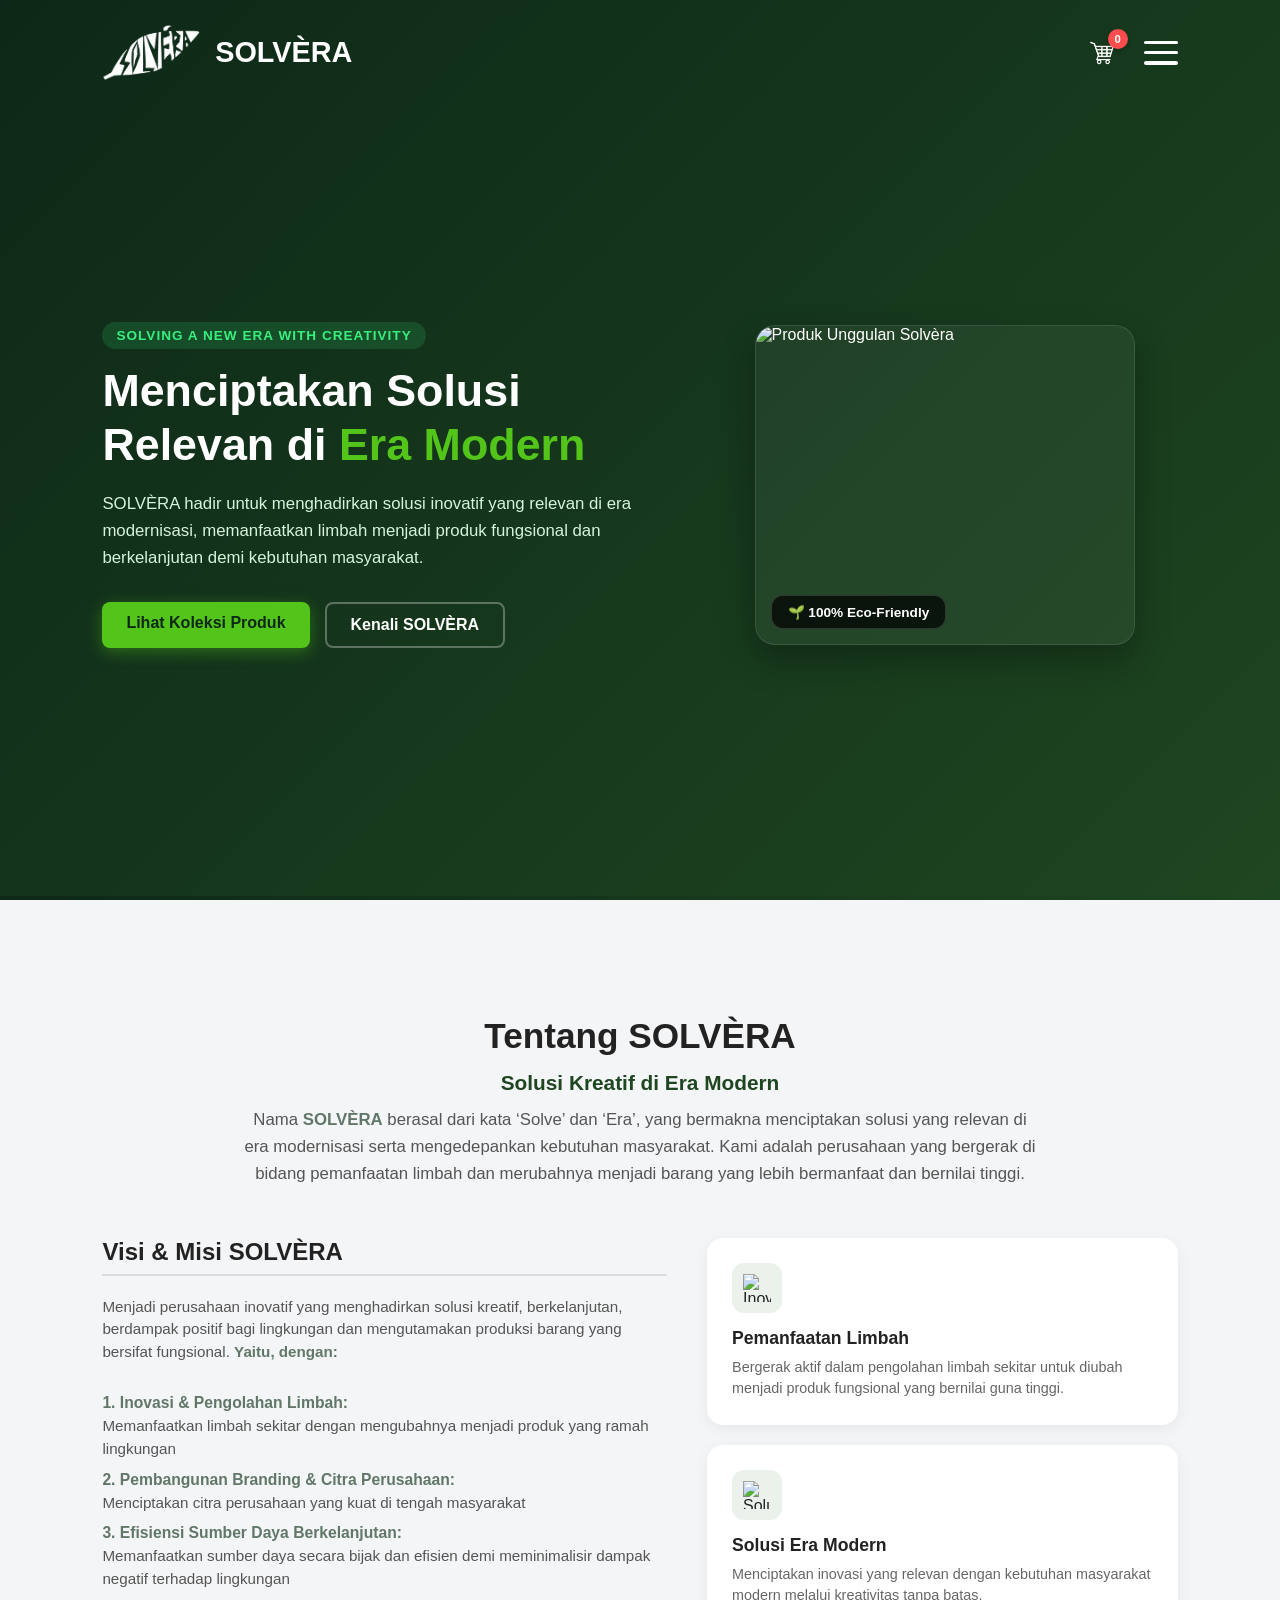
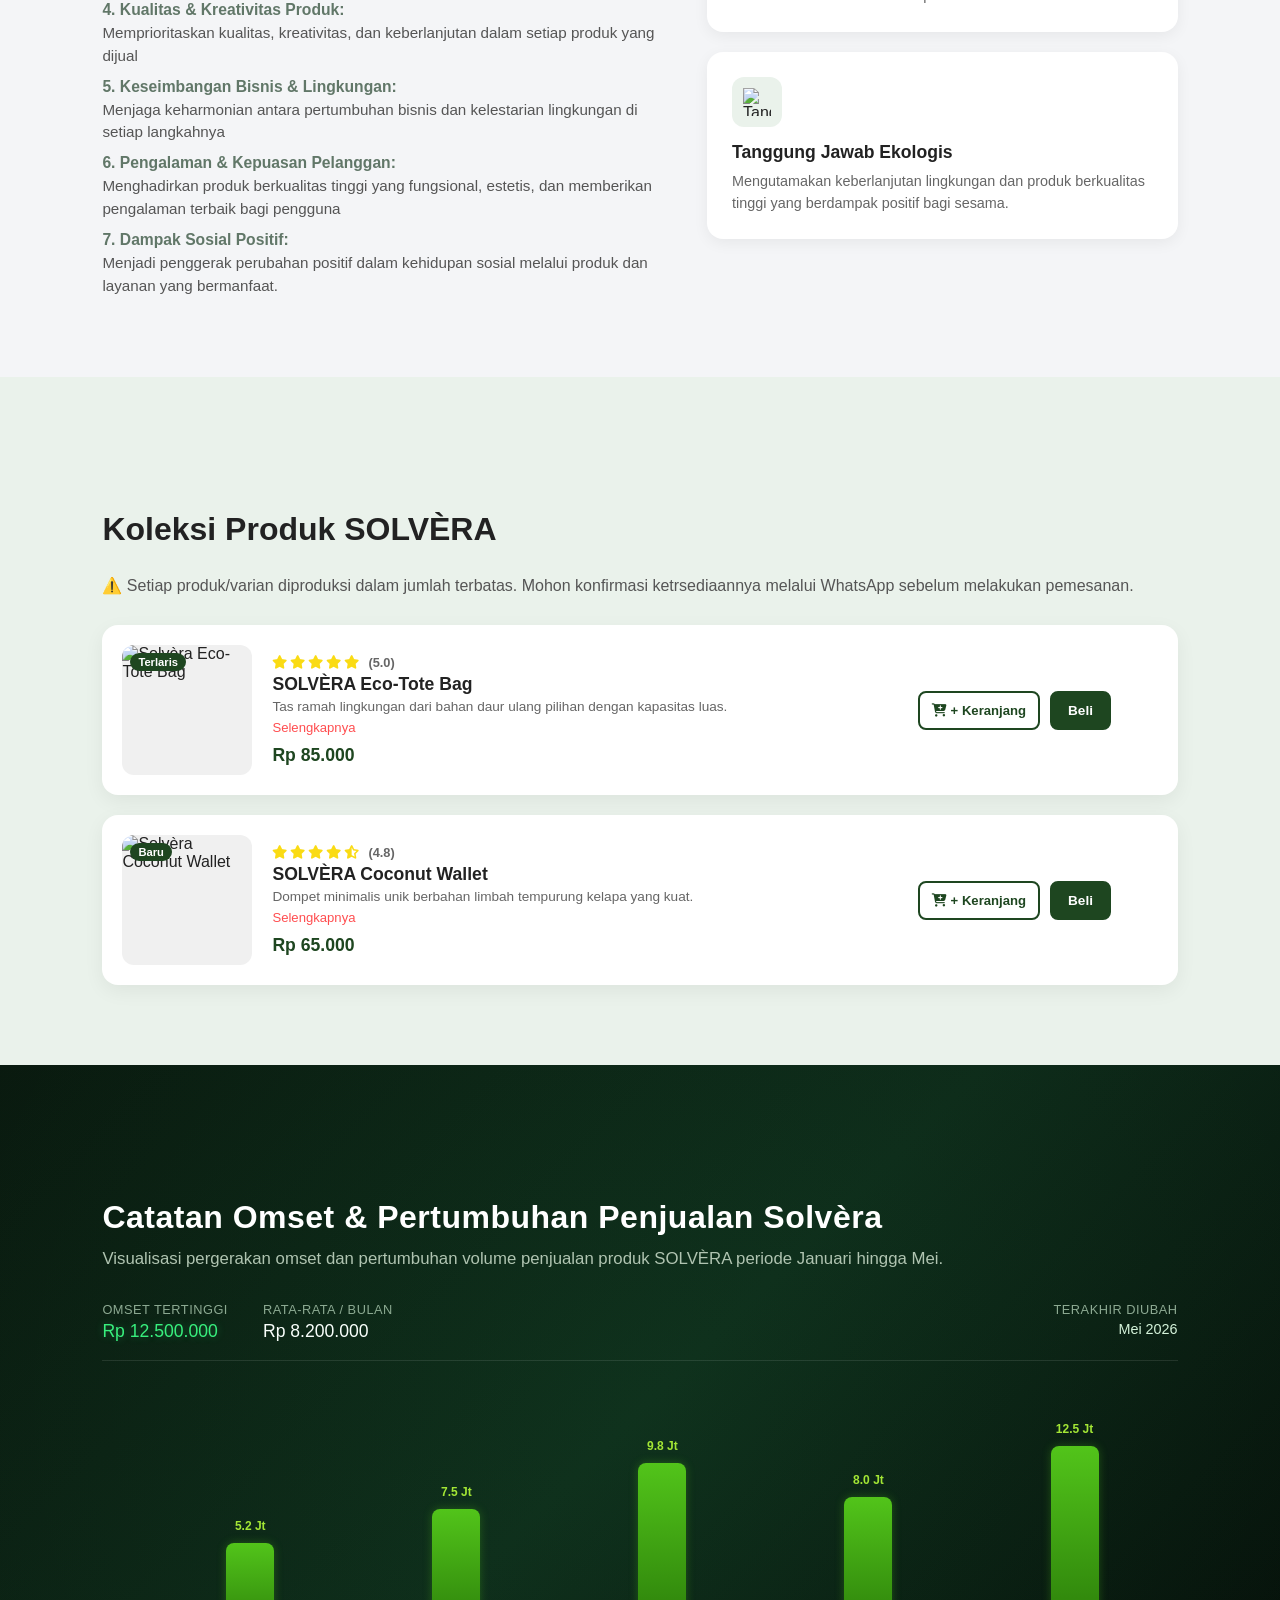
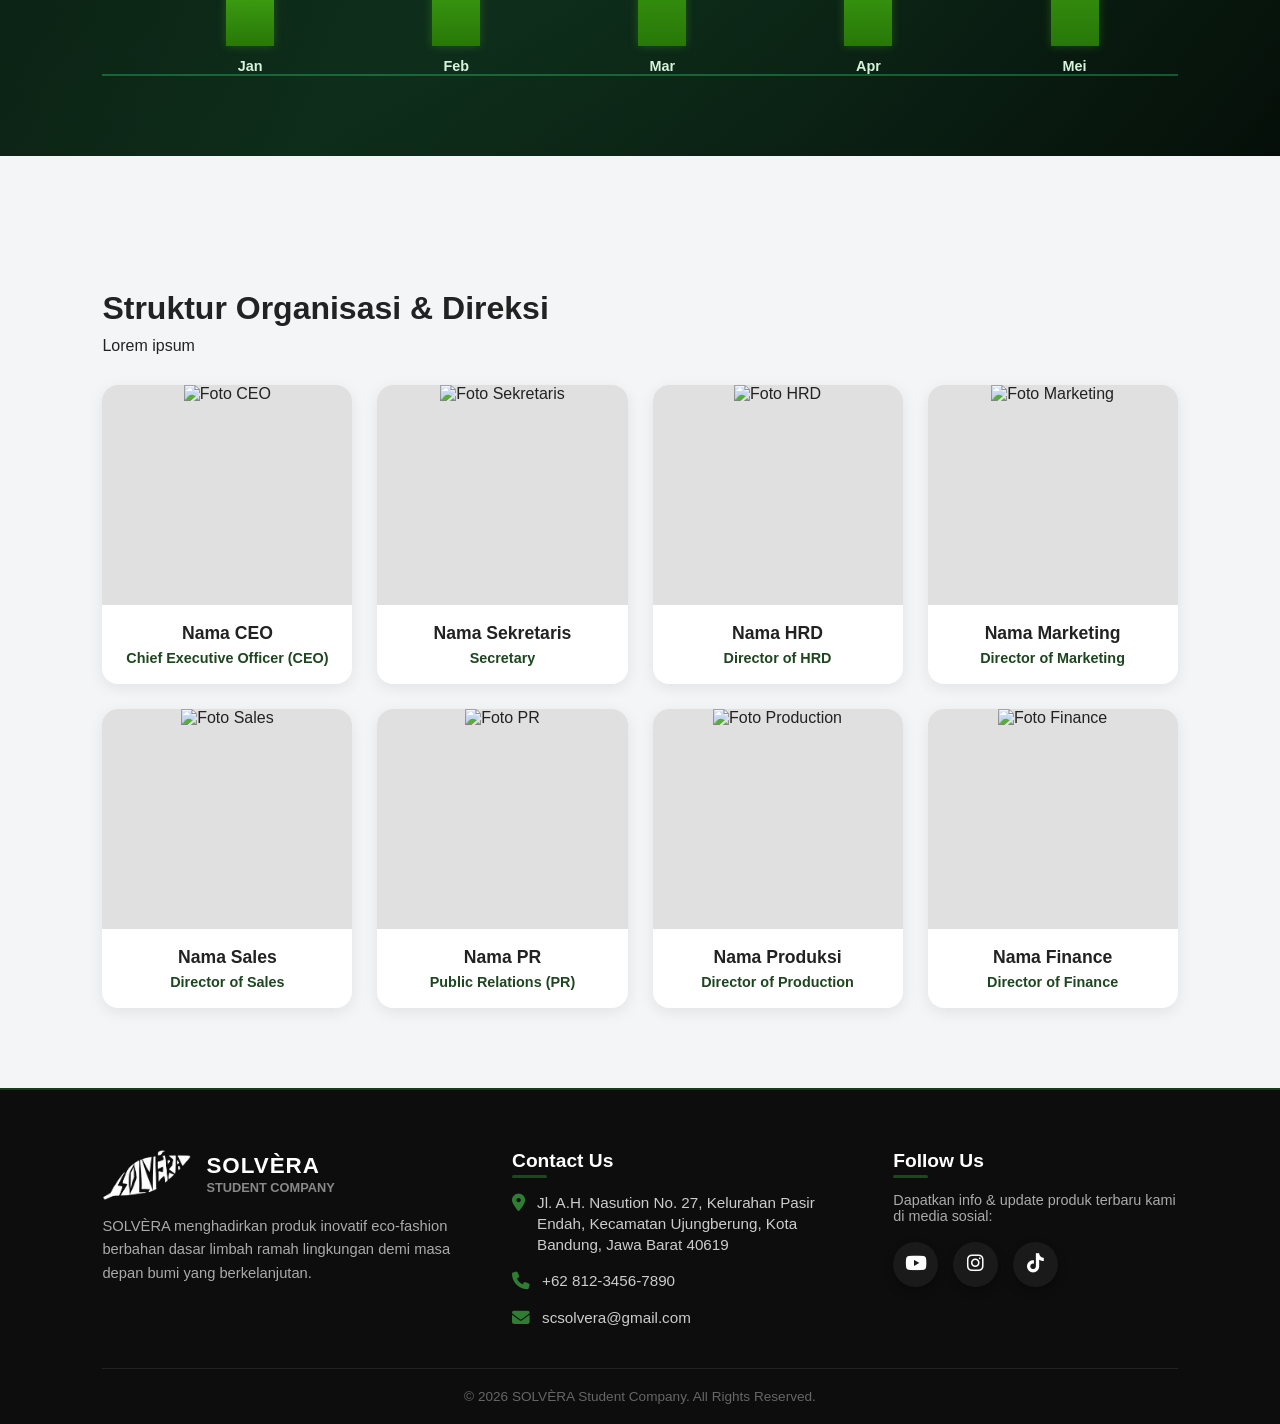
==== commit a1ea29fd: "Add files via upload" ====
--- a/index.html
+++ b/index.html
@@ -3,7 +3,8 @@
 <head>
     <meta charset="UTF-8">
     <meta name="viewport" content="width=device-width, initial-scale=1.0">
-    <title>Solvèra</title>
+    <title>SOLVÈRA</title>
+    <link rel="icon" type="image/png" href="image/solvera-dark.png">
     <link rel="stylesheet" href="style.css">
     <link rel="stylesheet" href="https://cdnjs.cloudflare.com/ajax/libs/font-awesome/6.4.0/css/all.min.css">
 </head>
@@ -15,16 +16,16 @@
         
         <!-- Sisi Kiri: Teks & Tagline Utama -->
         <div class="hero-text-content">
-            <span class="hero-badge">Inovasi Student Company</span>
-            <h1>Mengubah Limbah Menjadi <span class="highlight-text">Eco-Fashion</span> Berkelas</h1>
+            <span class="hero-badge">Solving a New Era with creativity</span>
+            <h1>Menciptakan Solusi Relevan di <span class="highlight-text">Era Modern</span></h1>
             <p class="hero-desc">
-    Solvèra hadir dengan solusi ramah lingkungan, memadukan kreativitas dan konsep <i>circular economy</i> untuk mengubah limbah menjadi produk fungsional bernilai jual tinggi.
+                SOLVÈRA hadir untuk menghadirkan solusi inovatif yang relevan di era modernisasi, memanfaatkan limbah menjadi produk fungsional dan berkelanjutan demi kebutuhan masyarakat.
             </p>
             
             <!-- Tombol Aksi Cepat (CTA Buttons) -->
             <div class="hero-btn-group">
                 <a href="#produk" class="btn-primary">Lihat Koleksi Produk</a>
-                <a href="#latar-belakang" class="btn-secondary">Kenali Solvèra</a>
+                <a href="#latar-belakang" class="btn-secondary">Kenali SOLVÈRA</a>
             </div>
         </div>
 
@@ -83,10 +84,11 @@
         
         <!-- BAGIAN ATAS: Apa itu Solvèra (Align Center) -->
         <div class="about-header-center">
-            <h2>Tentang Solvèra</h2>
-            <h3 class="about-subtitle">Apa itu Solvèra?</h3>
+            <br><br>
+            <h2>Tentang SOLVÈRA</h2>
+            <h3 class="about-subtitle">Solusi Kreatif di Era Modern</h3>
             <p class="about-desc">
-                Solvèra adalah perusahaan inovatif yang bergerak di bidang pengolahan limbah ramah lingkungan, mengubah bahan sisa menjadi produk bernilai tinggi yang elegan dan fungsional.
+                Nama <b>SOLVÈRA</b> berasal dari kata ‘Solve’ dan ‘Era’, yang bermakna menciptakan solusi yang relevan di era modernisasi serta mengedepankan kebutuhan masyarakat. Kami adalah perusahaan yang bergerak di bidang pemanfaatan limbah dan merubahnya menjadi barang yang lebih bermanfaat dan bernilai tinggi.
             </p>
         </div>
 
@@ -95,49 +97,84 @@
             
             <!-- Sisi Kiri: Visi & Misi Berhierarki -->
             <div class="vision-mission-box">
-                <h3 class="vm-main-title">Visi & Misi Solvèra</h3>
+                <h3 class="vm-main-title">Visi & Misi SOLVÈRA</h3>
                 
                 <div class="vm-block">
-                    <h4 class="vm-sub-title">Visi</h4>
-                    <p class="vm-text">Menjadi pelopor *eco-fashion* terdepan yang mengintegrasikan keberlanjutan lingkungan dan gaya hidup modern.</p>
+                    <p class="vm-text">Menjadi perusahaan inovatif yang menghadirkan solusi kreatif, berkelanjutan, berdampak  positif bagi lingkungan dan mengutamakan produksi barang yang bersifat fungsional. <b>Yaitu, dengan:</b> </p>
                 </div>
 
                 <div class="vm-block">
-                    <h4 class="vm-sub-title">Misi</h4>
                     
                     <div class="mission-item">
                         <span class="mission-heading">1. Inovasi & Pengolahan Limbah:</span>
-                        <p class="mission-desc">Mengolah limbah batok kelapa menjadi produk eco-fashion fungsional bernilai jual tinggi melalui konsep upcycling dan circular economy.</p>
+                        <p class="mission-desc">Memanfaatkan limbah sekitar dengan mengubahnya menjadi produk yang ramah lingkungan </p>
+                    </div>
+
+                    <div class="mission-item">
+                        <span class="mission-heading">2. Pembangunan Branding & Citra Perusahaan:</span>
+                        <p class="mission-desc">Menciptakan citra perusahaan yang kuat di tengah masyarakat </p>
+                    </div>
+
+                    <div class="mission-item">
+                        <span class="mission-heading">3. Efisiensi Sumber Daya Berkelanjutan:</span>
+                        <p class="mission-desc">Memanfaatkan sumber daya secara bijak dan efisien demi meminimalisir dampak  negatif terhadap lingkungan </p>
+                    </div>
+
+                    <div class="mission-item">
+                        <span class="mission-heading">4. Kualitas & Kreativitas Produk:</span>
+                        <p class="mission-desc">Memprioritaskan kualitas, kreativitas, dan keberlanjutan dalam setiap produk yang dijual</p>
+                    </div>
+
+                    <div class="mission-item">
+                        <span class="mission-heading">5. Keseimbangan Bisnis & Lingkungan:</span>
+                        <p class="mission-desc">Menjaga keharmonian antara pertumbuhan bisnis dan kelestarian lingkungan di setiap langkahnya</p>
+                    </div>
+
+                    <div class="mission-item">
+                        <span class="mission-heading">6. Pengalaman & Kepuasan Pelanggan:</span>
+                        <p class="mission-desc">Menghadirkan produk berkualitas tinggi yang fungsional, estetis, dan memberikan pengalaman terbaik bagi pengguna</p>
+                    </div>
+
+                    <div class="mission-item">
+                        <span class="mission-heading">7. Dampak Sosial Positif:</span>
+                        <p class="mission-desc">Menjadi penggerak perubahan positif dalam kehidupan sosial melalui produk dan layanan yang bermanfaat. </p>
                     </div>
 
                     <!-- Kamu bisa tambah poin misi lainnya di sini dengan struktur yang sama -->
                 </div>
             </div>
 
-            <!-- Sisi Kanan: Kartu Kelebihan Perusahaan (Unique Selling Point) -->
+            <!-- Sisi Kanan: Kartu Kelebihan Perusahaan (3 Kartu) -->
             <div class="features-cards-container">
-                
+
                 <!-- Kartu Kelebihan 1 -->
                 <div class="feature-card">
                     <div class="feature-icon-box">
-                        <!-- Masukkan foto/logo icon kamu nanti di folder image dengan nama icon1.png -->
-                        <img src="image/icon1.png" alt="Logo Natural Material" class="feature-icon">
-                    </div>
-                    <h4 class="feature-card-title">Natural Material</h4>
-                    <p class="feature-card-desc">Memadukan keindahan material alam premium untuk tampilan yang elegan dan berkelas.</p>
-                </div>
-
-                <!-- Kartu Kelebihan 2 (Bisa ditambah jika butuh) -->
+                        <img src="image/icon1.png" alt="Inovasi & Pemanfaatan Limbah" class="feature-icon">
+                    </div>
+                    <h4 class="feature-card-title">Pemanfaatan Limbah</h4>
+                    <p class="feature-card-desc">Bergerak aktif dalam pengolahan limbah sekitar untuk diubah menjadi produk fungsional yang bernilai guna tinggi.</p>
+                </div>
+            
+                <!-- Kartu Kelebihan 2 -->
                 <div class="feature-card">
                     <div class="feature-icon-box">
-                        <img src="image/icon2.png" alt="Logo Circular Economy" class="feature-icon">
-                    </div>
-                    <h4 class="feature-card-title">Circular Economy</h4>
-                    <p class="feature-card-desc">Mendukung siklus produksi berkelanjutan yang minim limbah demi masa depan bumi.</p>
-                </div>
-
-            </div>
-
+                        <img src="image/icon2.png" alt="Solusi Era Modern" class="feature-icon">
+                    </div>
+                    <h4 class="feature-card-title">Solusi Era Modern</h4>
+                    <p class="feature-card-desc">Menciptakan inovasi yang relevan dengan kebutuhan masyarakat modern melalui kreativitas tanpa batas.</p>
+                </div>
+            
+                <!-- Kartu Kelebihan 3 -->
+                <div class="feature-card">
+                    <div class="feature-icon-box">
+                        <img src="image/icon3.png" alt="Tanggung Jawab Ekologis" class="feature-icon">
+                    </div>
+                    <h4 class="feature-card-title">Tanggung Jawab Ekologis</h4>
+                    <p class="feature-card-desc">Mengutamakan keberlanjutan lingkungan dan produk berkualitas tinggi yang berdampak positif bagi sesama.</p>
+                </div>
+            
+            </div>
         </div>
     </div>
 </section>
@@ -146,8 +183,10 @@
 <section id="produk" class="section bg-light-green">
     <div class="container">
         <div class="section-title-group">
-            <h2>Koleksi Produk Unggulan</h2>
-            <p class="section-subtitle">Temukan produk eco-fashion berkualitas tinggi buatan Solvèra.</p>
+            <br><br><br>
+            <h2>Koleksi Produk SOLVÈRA</h2>
+            <br>
+            <p class="section-subtitle">⚠️ Setiap produk/varian diproduksi dalam jumlah terbatas. Mohon konfirmasi ketrsediaannya melalui WhatsApp sebelum melakukan pemesanan.</p>
         </div>
 
         <div class="product-horizontal-grid">
@@ -171,7 +210,7 @@
                         <i class="fa-solid fa-star"></i>
                         <span class="rating-number">(5.0)</span>
                     </div>
-                    <h3 class="product-title-horizontal" onclick="window.location.href='product.html?id=p1'">Solvèra Eco-Tote Bag</h3>
+                    <h3 class="product-title-horizontal" onclick="window.location.href='product.html?id=p1'">SOLVÈRA Eco-Tote Bag</h3>
                     <p class="product-short-desc">Tas ramah lingkungan dari bahan daur ulang pilihan dengan kapasitas luas.</p>
                     
                     <!-- Tambahan Teks "Selengkapnya" Warna Merah & Tidak Bold -->
@@ -213,7 +252,7 @@
                         <i class="fa-solid fa-star-half-stroke"></i>
                         <span class="rating-number">(4.8)</span>
                     </div>
-                    <h3 class="product-title-horizontal" onclick="window.location.href='product.html?id=p2'">Solvèra Coconut Wallet</h3>
+                    <h3 class="product-title-horizontal" onclick="window.location.href='product.html?id=p2'">SOLVÈRA Coconut Wallet</h3>
                     <p class="product-short-desc">Dompet minimalis unik berbahan limbah tempurung kelapa yang kuat.</p>
                     
                     <!-- Tambahan Teks "Selengkapnya" -->
@@ -271,8 +310,9 @@
         
         <!-- Judul & Subtitle Profesional (Kontras Tinggi & Hierarki) -->
         <div class="chart-title-group">
+            <br><br><br>
             <h2 class="chart-main-title">Catatan Omset & Pertumbuhan Penjualan Solvèra</h2>
-            <p class="chart-subtitle">Visualisasi pergerakan omset dan pertumbuhan volume penjualan produk Solvèra periode Januari hingga Mei.</p>
+            <p class="chart-subtitle">Visualisasi pergerakan omset dan pertumbuhan volume penjualan produk SOLVÈRA periode Januari hingga Mei.</p>
         </div>
 
         <div class="chart-header-holo">
@@ -358,6 +398,7 @@
 <!-- SECTION 5: TIM / DIREKSI (Warna Abu-Abu) -->
     <section id="tim-direksi" class="section bg-grey">
         <div class="container">
+            <br><br><br>
             <h2>Struktur Organisasi & Direksi</h2>
             <p>Lorem ipsum</p>
 
@@ -470,7 +511,7 @@
                 </div>
             </div>
             <p class="footer-desc">
-                Solvèra menghadirkan produk inovatif eco-fashion berbahan dasar limbah ramah lingkungan demi masa depan bumi yang berkelanjutan.
+                SOLVÈRA menghadirkan produk inovatif eco-fashion berbahan dasar limbah ramah lingkungan demi masa depan bumi yang berkelanjutan.
             </p>
         </div>
 
@@ -514,7 +555,7 @@
 
     <!-- HAK CIPTA BAWAH -->
     <div class="footer-bottom">
-        <p>&copy; 2026 Solvèra Student Company. All Rights Reserved.</p>
+        <p>&copy; 2026 SOLVÈRA Student Company. All Rights Reserved.</p>
     </div>
 </footer>
 
--- a/style.css
+++ b/style.css
@@ -36,7 +36,7 @@
     min-height: 100vh;
     display: flex;
     align-items: center;
-    padding: 80px 8% 40px 8%;
+    padding: 110px 8% 40px 8%; /* Padding atas dinaikkan sedikit agar pas di bawah header besar */
     box-sizing: border-box;
     position: relative;
 }
@@ -198,8 +198,8 @@
     display: flex;
     justify-content: space-between;
     align-items: center;
-    padding: 15px 8%;
-    min-height: 70px;
+    padding: 25px 8%; /* Padding lebih besar di awal agar lebih proporsional */
+    min-height: 90px;
     position: fixed;
     top: 0;
     left: 0;
@@ -213,26 +213,28 @@
 .brand-container {
     display: flex;
     align-items: center;
-    gap: 12px;
+    gap: 15px;
     text-decoration: none;
 }
 
+/* Logo lebih besar di halaman awal */
 .logo-img {
-    height: 40px;
+    height: 55px;
     width: auto;
     object-fit: contain;
     display: block;
-    transition: transform 0.3s ease;
-}
-
+    transition: transform 0.3s ease, height 0.4s ease;
+}
+
+/* Teks Solvèra lebih besar di awal */
 .logo-text {
-    font-size: 1.4rem;
+    font-size: 1.8rem;
     font-weight: 800;
     color: var(--text-white);
     line-height: 1;
     display: flex;
     align-items: center;
-    transition: color 0.4s ease;
+    transition: color 0.4s ease, font-size 0.4s ease;
 }
 
 /* Saat di-scroll ke section terang (Blur + Teks Hijau Tua) */
@@ -283,46 +285,36 @@
 }
 
 /* Buat tombol keranjang menjadi container flex */
-.cart-icon-btn {
-    position: static !important; /* Tidak perlu pakai relative */
-    display: inline-flex !important;
-    align-items: center;
-    justify-content: center;
-    background: transparent;
-    border: none;
-    cursor: pointer !important;
-    padding: 6px;
-}
-
-.cart-icon-btn * {
-    cursor: pointer !important;
-}
-
-/* Wadah ikon keranjang sebagai titik acuan mutlak */
 .cart-icon-wrapper {
     position: relative !important; 
     display: flex !important;
     align-items: center;
     justify-content: center;
     cursor: pointer !important;
-    padding: 4px;
+    padding: 6px;
 }
 
 .cart-icon-wrapper * {
     cursor: pointer !important;
 }
 
-/* Badge angka merah ditarik posisinya dengan margin negatif atau absolute sederhana */
+.cart-icon-img {
+    width: 32px; /* Lebih besar di awal */
+    height: 32px;
+    object-fit: contain;
+    transition: width 0.4s ease, height 0.4s ease;
+}
+
 .cart-badge {
     position: absolute !important;
-    top: -4px !important;
-    right: -6px !important;
+    top: -2px !important;
+    right: -4px !important;
     background-color: #ff4d4f;
     color: #ffffff;
-    font-size: 0.65rem;
-    font-weight: 700;
-    width: 18px !important;
-    height: 18px !important;
+    font-size: 0.7rem;
+    font-weight: 700;
+    width: 20px !important;
+    height: 20px !important;
     border-radius: 50% !important;
     display: flex !important;
     align-items: center;
@@ -331,12 +323,9 @@
     z-index: 10;
 }
 
-.cart-icon-img {
-    width: 26px;
-    height: 26px;
-    object-fit: contain;
-}
-
+
+
+/* Tombol Hamburger lebih besar di awal */
 .menu-toggle {
     background: transparent;
     border: none;
@@ -344,14 +333,15 @@
     display: flex;
     flex-direction: column;
     justify-content: space-between;
-    width: 28px;
-    height: 20px;
+    width: 34px;
+    height: 24px;
     z-index: 1100;
+    transition: width 0.4s ease, height 0.4s ease;
 }
 
 .menu-toggle .hambar,
 .menu-toggle .hambar-line {
-    height: 3px;
+    height: 3.5px;
     width: 100%;
     background-color: var(--text-white);
     border-radius: 3px;
@@ -547,7 +537,7 @@
     display: block;
     font-size: 0.98rem;
     font-weight: 700;
-    color: #1e3d2f;
+    color: #617768;
     margin-bottom: 3px;
 }
 
@@ -601,6 +591,10 @@
     font-size: 0.9rem;
     color: #666;
     line-height: 1.5;
+}
+
+b{
+    color: #617768;
 }
 
 /* ==========================================
